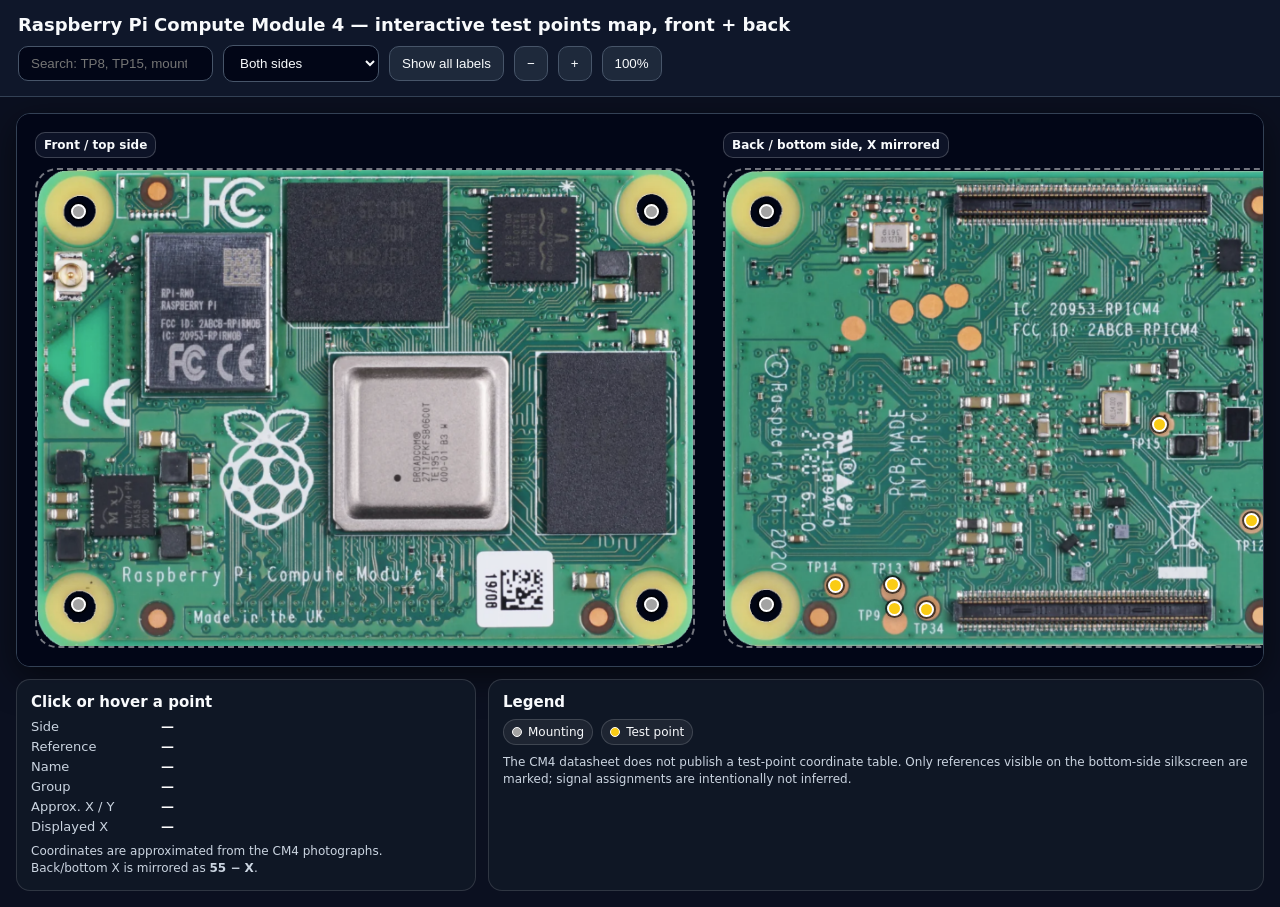
==== docs/test-points/cm4/index.html @ 1f2922bc "add interactive testpoins maps for cm4 cm5" ====
<!doctype html>
<html lang="en">
<head>
  <meta charset="utf-8">
  <meta name="viewport" content="width=device-width, initial-scale=1">
  <title>Raspberry Pi CM4 — interactive test points</title>
  <style>
    * { box-sizing: border-box; }
    :root { color-scheme: dark; font-family: Inter, system-ui, -apple-system, "Segoe UI", sans-serif; background: #0b1020; color: #f8fafc; }
    body { margin: 0; background: #0b1020; }
    header { position: sticky; top: 0; z-index: 20; padding: 14px 18px; border-bottom: 1px solid #334155; background: #0f172a; }
    h1 { margin: 0 0 10px; font-size: 18px; }
    .toolbar { display: flex; flex-wrap: wrap; gap: 10px; align-items: center; }
    input, button, select { padding: 9px 12px; border: 1px solid #475569; border-radius: 10px; background: #020617; color: #f8fafc; }
    button { cursor: pointer; background: #1e293b; }
    button.active { background: #475569; }
    .wrap { padding: 16px; }
    .stage-outer { overflow: auto; padding: 18px; border: 1px solid #334155; border-radius: 14px; background: #020617; box-shadow: 0 10px 35px #0008; }
    .stage { --board-width: 660px; display: flex; align-items: flex-start; gap: 28px; width: max-content; min-width: 100%; }
    .board-shell { width: var(--board-width); }
    .board-title { display: inline-block; margin: 0 0 10px; padding: 5px 8px; border: 1px solid #ffffff33; border-radius: 10px; background: #0f172add; font-size: 12px; font-weight: 700; }
    .board-view { position: relative; width: 100%; aspect-ratio: 55 / 40; border: 2px dashed rgba(255, 255, 255, .45); border-radius: 22px; }
    .board-view img { display: block; width: 100%; height: 100%; border-radius: 20px; object-fit: fill; user-select: none; pointer-events: none; }
    .marker { position: absolute; z-index: 3; width: 15px; height: 15px; margin: -7.5px 0 0 -7.5px; border: 2px solid #fff; border-radius: 50%; box-shadow: 0 0 0 2px #0009, 0 0 12px #000b; cursor: pointer; transition: transform .1s; }
    .marker:hover, .marker.selected { z-index: 10; transform: scale(1.55); }
    .label { position: absolute; top: -8px; left: 11px; padding: 4px 6px; border: 1px solid #ffffff33; border-radius: 7px; background: #0f172aee; color: #fff; font-size: 11px; line-height: 1.15; white-space: nowrap; opacity: 0; pointer-events: none; }
    .marker:hover .label, .marker.selected .label, .show-labels .marker .label { opacity: 1; }
    .cat-Mounting { background: #a3a3a3; }
    .cat-Test-point { background: #facc15; }
    .hidden { display: none !important; }
    .info { display: grid; grid-template-columns: minmax(280px, 460px) 1fr; gap: 12px; margin-top: 12px; }
    .card { padding: 13px 14px; border: 1px solid #ffffff22; border-radius: 14px; background: #111827eb; }
    .card h2 { margin: 0 0 8px; font-size: 15px; }
    .kv { display: grid; grid-template-columns: 120px 1fr; gap: 5px 10px; color: #cbd5e1; font-size: 13px; }
    .kv b { color: #fff; }
    .legend { display: flex; flex-wrap: wrap; gap: 8px; font-size: 12px; }
    .chip { display: inline-flex; align-items: center; gap: 6px; padding: 5px 8px; border: 1px solid #ffffff26; border-radius: 999px; background: #ffffff10; }
    .dot { display: inline-block; width: 10px; height: 10px; border: 1px solid #fff; border-radius: 50%; }
    .note { margin-top: 9px; color: #cbd5e1; font-size: 12px; line-height: 1.4; }
    @media (max-width: 850px) { .info { grid-template-columns: 1fr; } }
  </style>
</head>
<body>
  <header>
    <h1>Raspberry Pi Compute Module 4 — interactive test points map, front + back</h1>
    <div class="toolbar">
      <input id="search" type="search" placeholder="Search: TP8, TP15, mounting…">
      <select id="sideFilter">
        <option value="both">Both sides</option>
        <option value="front">Front / top only</option>
        <option value="back">Back / bottom only</option>
      </select>
      <button id="toggleLabels">Show all labels</button>
      <button id="zoomOut" aria-label="Zoom out">−</button>
      <button id="zoomIn" aria-label="Zoom in">+</button>
      <button id="zoomReset">100%</button>
    </div>
  </header>
  <main class="wrap">
    <div class="stage-outer">
      <div class="stage" id="stage">
        <section class="board-shell board-front" data-side="front">
          <div class="board-title">Front / top side</div>
          <div class="board-view" id="frontBoard">
            <img src="img/cm4_top.png" alt="Raspberry Pi Compute Module 4 top side">
          </div>
        </section>
        <section class="board-shell board-back" data-side="back">
          <div class="board-title">Back / bottom side, X mirrored</div>
          <div class="board-view" id="backBoard">
            <img src="img/cm4_bottom.png" alt="Raspberry Pi Compute Module 4 bottom side">
          </div>
        </section>
      </div>
    </div>
    <div class="info">
      <section class="card">
        <h2 id="detailsTitle">Click or hover a point</h2>
        <div class="kv">
          <span>Side</span><b id="dSide">—</b>
          <span>Reference</span><b id="dRef">—</b>
          <span>Name</span><b id="dName">—</b>
          <span>Group</span><b id="dCat">—</b>
          <span>Approx. X / Y</span><b id="dXY">—</b>
          <span>Displayed X</span><b id="dDisplayX">—</b>
        </div>
        <div class="note">Coordinates are approximated from the CM4 photographs. Back/bottom X is mirrored as <b>55 − X</b>.</div>
      </section>
      <section class="card">
        <h2>Legend</h2>
        <div class="legend" id="legend"></div>
        <div class="note">The CM4 datasheet does not publish a test-point coordinate table. Only references visible on the bottom-side silkscreen are marked; signal assignments are intentionally not inferred.</div>
      </section>
    </div>
  </main>
  <script>
    const points = [
      { ref: "MH4", x_mm: 51.5, y_mm: 36.5, name: "Mounting hole", cat: "Mounting", sides: ["front", "back"] },
      { ref: "MH3", x_mm: 3.5, y_mm: 36.5, name: "Mounting hole", cat: "Mounting", sides: ["front", "back"] },
      { ref: "MH2", x_mm: 51.5, y_mm: 3.5, name: "Mounting hole", cat: "Mounting", sides: ["front", "back"] },
      { ref: "MH1", x_mm: 3.5, y_mm: 3.5, name: "Mounting hole", cat: "Mounting", sides: ["front", "back"] },
      { ref: "TP8", x_mm: 8.33, y_mm: 4.79, name: "Silkscreened pad", cat: "Test point", sides: ["back"] },
      { ref: "TP9", x_mm: 40.78, y_mm: 3.11, name: "Silkscreened pad", cat: "Test point", sides: ["back"] },
      { ref: "TP11", x_mm: 2.81, y_mm: 17.00, name: "Silkscreened pad", cat: "Test point", sides: ["back"] },
      { ref: "TP12", x_mm: 10.88, y_mm: 10.56, name: "Silkscreened pad", cat: "Test point", sides: ["back"] },
      { ref: "TP13", x_mm: 40.93, y_mm: 5.17, name: "Silkscreened pad", cat: "Test point", sides: ["back"] },
      { ref: "TP14", x_mm: 45.73, y_mm: 5.06, name: "Silkscreened pad", cat: "Test point", sides: ["back"] },
      { ref: "TP15", x_mm: 18.56, y_mm: 18.58, name: "Silkscreened pad", cat: "Test point", sides: ["back"] },
      { ref: "TP34", x_mm: 38.08, y_mm: 3.07, name: "Silkscreened pad", cat: "Test point", sides: ["back"] }
    ];
    const cal = {
      front: { label: "Front / top side", mirror_x: false, element: frontBoard },
      back: { label: "Back / bottom side, X mirrored", mirror_x: true, element: backBoard },
      board_w_mm: 55,
      board_h_mm: 40
    };
    let showLabels = false;
    let zoom = 1;

    function cssClass(category) {
      return "cat-" + category.replaceAll(" / ", "-").replaceAll(" ", "-");
    }

    function toPercent(point, side) {
      const displayX = cal[side].mirror_x ? cal.board_w_mm - point.x_mm : point.x_mm;
      return {
        left: displayX / cal.board_w_mm * 100,
        top: (cal.board_h_mm - point.y_mm) / cal.board_h_mm * 100,
        displayX
      };
    }

    function setDetails(point, side, displayX) {
      detailsTitle.textContent = `${point.ref} — ${point.name}`;
      dSide.textContent = cal[side].label;
      dRef.textContent = point.ref;
      dName.textContent = point.name;
      dCat.textContent = point.cat;
      dXY.textContent = `${point.x_mm} mm / ${point.y_mm} mm`;
      dDisplayX.textContent = side === "back"
        ? `${displayX.toFixed(3)} mm = 55 − ${point.x_mm}`
        : `${displayX.toFixed(3)} mm`;
    }

    function renderPoints() {
      ["front", "back"].forEach(side => {
        points.forEach(point => {
          if (!point.sides.includes(side)) return;
          const position = toPercent(point, side);
          const marker = document.createElement("div");
          marker.className = `marker ${cssClass(point.cat)}`;
          marker.dataset.side = side;
          marker.dataset.ref = point.ref;
          marker.dataset.name = point.name;
          marker.dataset.cat = point.cat;
          marker.style.left = `${position.left}%`;
          marker.style.top = `${position.top}%`;
          marker.title = `${side}: ${point.ref} — ${point.name}`;
          marker.innerHTML = `<span class="label">${point.ref}<br>${point.name}</span>`;
          marker.addEventListener("mouseenter", () => setDetails(point, side, position.displayX));
          marker.addEventListener("click", event => {
            document.querySelectorAll(".marker.selected").forEach(item => item.classList.remove("selected"));
            marker.classList.add("selected");
            setDetails(point, side, position.displayX);
            event.stopPropagation();
          });
          cal[side].element.appendChild(marker);
        });
      });
    }

    function applyFilters() {
      const query = search.value.trim().toLowerCase();
      const selectedSide = sideFilter.value;
      document.querySelectorAll(".board-shell").forEach(board => {
        board.classList.toggle("hidden", selectedSide !== "both" && board.dataset.side !== selectedSide);
      });
      document.querySelectorAll(".marker").forEach(marker => {
        const text = `${marker.dataset.ref} ${marker.dataset.name} ${marker.dataset.cat} ${marker.dataset.side}`.toLowerCase();
        marker.classList.toggle("hidden", query && !text.includes(query));
      });
    }

    function renderLegend() {
      [...new Set(points.map(point => point.cat))].forEach(category => {
        const item = document.createElement("span");
        item.className = "chip";
        item.innerHTML = `<span class="dot ${cssClass(category)}"></span>${category}`;
        legend.appendChild(item);
      });
    }

    function setZoom(nextZoom) {
      zoom = Math.max(.5, Math.min(2, nextZoom));
      stage.style.setProperty("--board-width", `${660 * zoom}px`);
      zoomReset.textContent = `${Math.round(zoom * 100)}%`;
    }

    search.addEventListener("input", applyFilters);
    sideFilter.addEventListener("change", applyFilters);
    toggleLabels.addEventListener("click", () => {
      showLabels = !showLabels;
      stage.classList.toggle("show-labels", showLabels);
      toggleLabels.classList.toggle("active", showLabels);
      toggleLabels.textContent = showLabels ? "Hide all labels" : "Show all labels";
    });
    zoomOut.addEventListener("click", () => setZoom(zoom - .1));
    zoomIn.addEventListener("click", () => setZoom(zoom + .1));
    zoomReset.addEventListener("click", () => setZoom(1));
    stage.addEventListener("click", () => {
      document.querySelectorAll(".marker.selected").forEach(marker => marker.classList.remove("selected"));
    });

    renderPoints();
    renderLegend();
    applyFilters();
  </script>
</body>
</html>
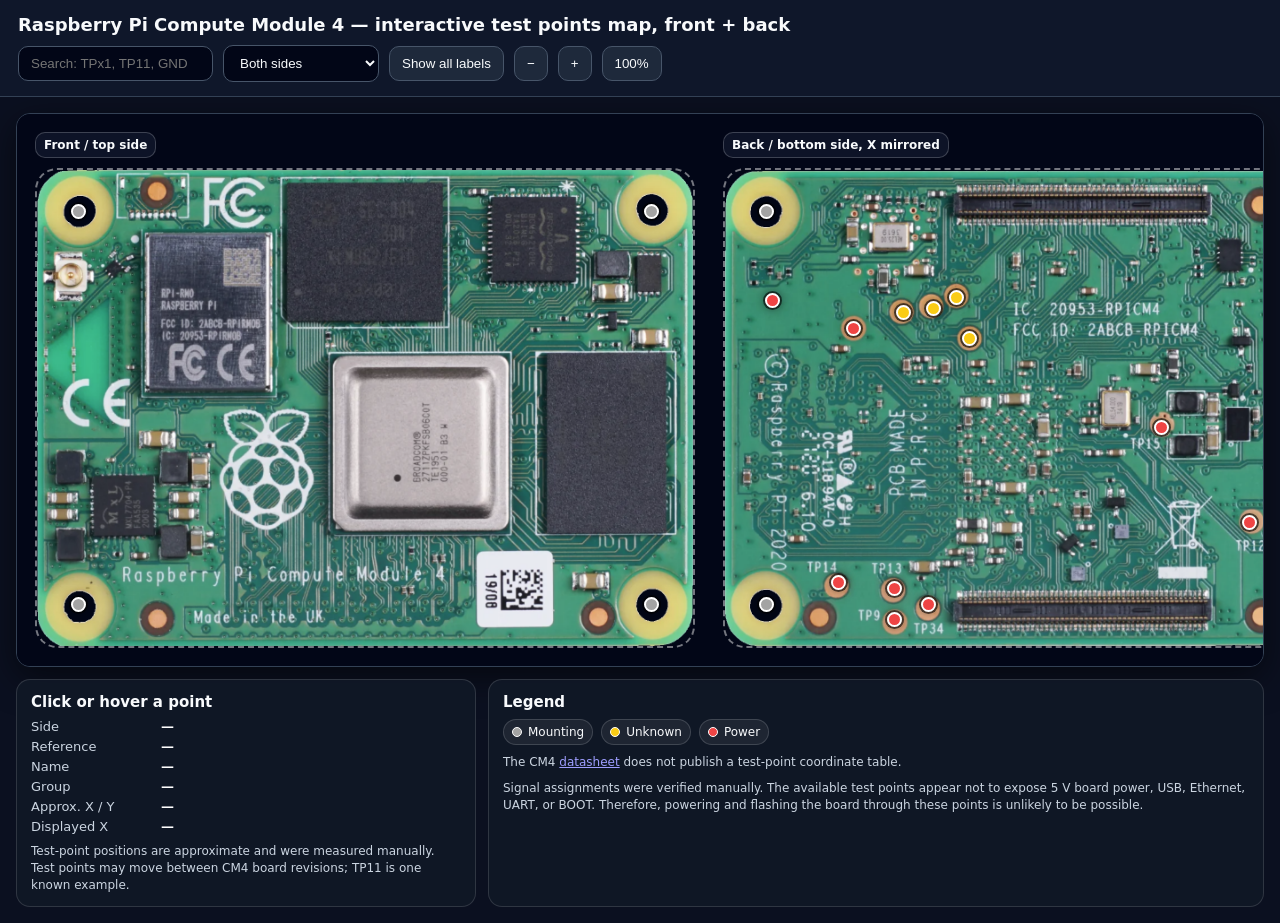
==== commit c2964860: "update for CM4" ====
--- a/docs/test-points/cm4/index.html
+++ b/docs/test-points/cm4/index.html
@@ -26,7 +26,8 @@
     .label { position: absolute; top: -8px; left: 11px; padding: 4px 6px; border: 1px solid #ffffff33; border-radius: 7px; background: #0f172aee; color: #fff; font-size: 11px; line-height: 1.15; white-space: nowrap; opacity: 0; pointer-events: none; }
     .marker:hover .label, .marker.selected .label, .show-labels .marker .label { opacity: 1; }
     .cat-Mounting { background: #a3a3a3; }
-    .cat-Test-point { background: #facc15; }
+    .cat-Power { background: #ef4444; }
+    .cat-Unknown { background: #facc15; }
     .hidden { display: none !important; }
     .info { display: grid; grid-template-columns: minmax(280px, 460px) 1fr; gap: 12px; margin-top: 12px; }
     .card { padding: 13px 14px; border: 1px solid #ffffff22; border-radius: 14px; background: #111827eb; }
@@ -44,7 +45,7 @@
   <header>
     <h1>Raspberry Pi Compute Module 4 — interactive test points map, front + back</h1>
     <div class="toolbar">
-      <input id="search" type="search" placeholder="Search: TP8, TP15, mounting…">
+      <input id="search" type="search" placeholder="Search: TPx1, TP11, GND, Power…">
       <select id="sideFilter">
         <option value="both">Both sides</option>
         <option value="front">Front / top only</option>
@@ -84,29 +85,37 @@
           <span>Approx. X / Y</span><b id="dXY">—</b>
           <span>Displayed X</span><b id="dDisplayX">—</b>
         </div>
-        <div class="note">Coordinates are approximated from the CM4 photographs. Back/bottom X is mirrored as <b>55 − X</b>.</div>
+        <div class="note">Test-point positions are approximate and were measured manually. Test points may move between CM4 board revisions; TP11 is one known example.</div>
       </section>
       <section class="card">
         <h2>Legend</h2>
         <div class="legend" id="legend"></div>
-        <div class="note">The CM4 datasheet does not publish a test-point coordinate table. Only references visible on the bottom-side silkscreen are marked; signal assignments are intentionally not inferred.</div>
+        <div class="note">The CM4 <a href="https://pip-assets.raspberrypi.com/categories/634-raspberry-pi-compute-module-4/documents/RP-008168-DS-4-cm4-datasheet.pdf" target="_blank" rel="noopener noreferrer">datasheet</a> does not publish a test-point coordinate table.</div>
+        <div class="note">Signal assignments were verified manually. The available test points appear not to expose 5 V board power, USB, Ethernet, UART, or BOOT. Therefore, powering and flashing the board through these points is unlikely to be possible.</div>
       </section>
     </div>
   </main>
   <script>
     const points = [
-      { ref: "MH4", x_mm: 51.5, y_mm: 36.5, name: "Mounting hole", cat: "Mounting", sides: ["front", "back"] },
-      { ref: "MH3", x_mm: 3.5, y_mm: 36.5, name: "Mounting hole", cat: "Mounting", sides: ["front", "back"] },
-      { ref: "MH2", x_mm: 51.5, y_mm: 3.5, name: "Mounting hole", cat: "Mounting", sides: ["front", "back"] },
-      { ref: "MH1", x_mm: 3.5, y_mm: 3.5, name: "Mounting hole", cat: "Mounting", sides: ["front", "back"] },
-      { ref: "TP8", x_mm: 8.33, y_mm: 4.79, name: "Silkscreened pad", cat: "Test point", sides: ["back"] },
-      { ref: "TP9", x_mm: 40.78, y_mm: 3.11, name: "Silkscreened pad", cat: "Test point", sides: ["back"] },
-      { ref: "TP11", x_mm: 2.81, y_mm: 17.00, name: "Silkscreened pad", cat: "Test point", sides: ["back"] },
-      { ref: "TP12", x_mm: 10.88, y_mm: 10.56, name: "Silkscreened pad", cat: "Test point", sides: ["back"] },
-      { ref: "TP13", x_mm: 40.93, y_mm: 5.17, name: "Silkscreened pad", cat: "Test point", sides: ["back"] },
-      { ref: "TP14", x_mm: 45.73, y_mm: 5.06, name: "Silkscreened pad", cat: "Test point", sides: ["back"] },
-      { ref: "TP15", x_mm: 18.56, y_mm: 18.58, name: "Silkscreened pad", cat: "Test point", sides: ["back"] },
-      { ref: "TP34", x_mm: 38.08, y_mm: 3.07, name: "Silkscreened pad", cat: "Test point", sides: ["back"] }
+      { ref: "MH4", x_mm: 51.5, y_mm: 36.5, name: "Mounting Hole", cat: "Mounting", sides: ["front", "back"] },
+      { ref: "MH3", x_mm: 3.5, y_mm: 36.5, name: "Mounting Hole", cat: "Mounting", sides: ["front", "back"] },
+      { ref: "MH2", x_mm: 51.5, y_mm: 3.5, name: "Mounting Hole", cat: "Mounting", sides: ["front", "back"] },
+      { ref: "MH1", x_mm: 3.5, y_mm: 3.5, name: "Mounting Hole", cat: "Mounting", sides: ["front", "back"] },
+      { ref: "TPx1", x_mm: 7.8, y_mm: 35.3, name: "SMD 2,2mm test pad", cat: "Unknown", sides: ["back"] },
+      { ref: "TPx2", x_mm: 2.7, y_mm: 31, name: "GND", cat: "Power", sides: ["back"] },
+      { ref: "TPx3", x_mm: 35.6, y_mm: 29.3, name: "SMD 2,2mm test pad", cat: "Unknown", sides: ["back"] },
+      { ref: "TPx4", x_mm: 37.5, y_mm: 28.4, name: "SMD 2,2mm test pad", cat: "Unknown", sides: ["back"] },
+      { ref: "TPx5", x_mm: 40, y_mm: 28, name: "SMD 2,2mm test pad", cat: "Unknown", sides: ["back"] },
+      { ref: "TPx6", x_mm: 44.2, y_mm: 26.7, name: "GND", cat: "Power", sides: ["back"] },
+      { ref: "TPx7", x_mm: 34.5, y_mm: 25.8, name: "SMD 2,2mm test pad", cat: "Unknown", sides: ["back"] },
+      { ref: "TP8", x_mm: 8.5, y_mm: 5, name: "GND", cat: "Power", sides: ["back"] },
+      { ref: "TP9", x_mm: 40.8, y_mm: 2.2, name: "GND", cat: "Power", sides: ["back"] },
+      { ref: "TP11", x_mm: 51, y_mm: 29, name: "CM4_3.3V (Output)", cat: "Power", sides: ["back"] },
+      { ref: "TP12", x_mm: 11, y_mm: 10.4, name: "GND", cat: "Power", sides: ["back"] },
+      { ref: "TP13", x_mm: 40.8, y_mm: 4.8, name: "CM4_1.8V (Output)", cat: "Power", sides: ["back"] },
+      { ref: "TP14", x_mm: 45.5, y_mm: 5.3, name: "LV power (1.1V?)", cat: "Power", sides: ["back"] },
+      { ref: "TP15", x_mm: 18.4, y_mm: 18.4, name: "LV power", cat: "Power", sides: ["back"] },
+      { ref: "TP34", x_mm: 37.9, y_mm: 3.5, name: "LV power", cat: "Power", sides: ["back"] }
     ];
     const cal = {
       front: { label: "Front / top side", mirror_x: false, element: frontBoard },
